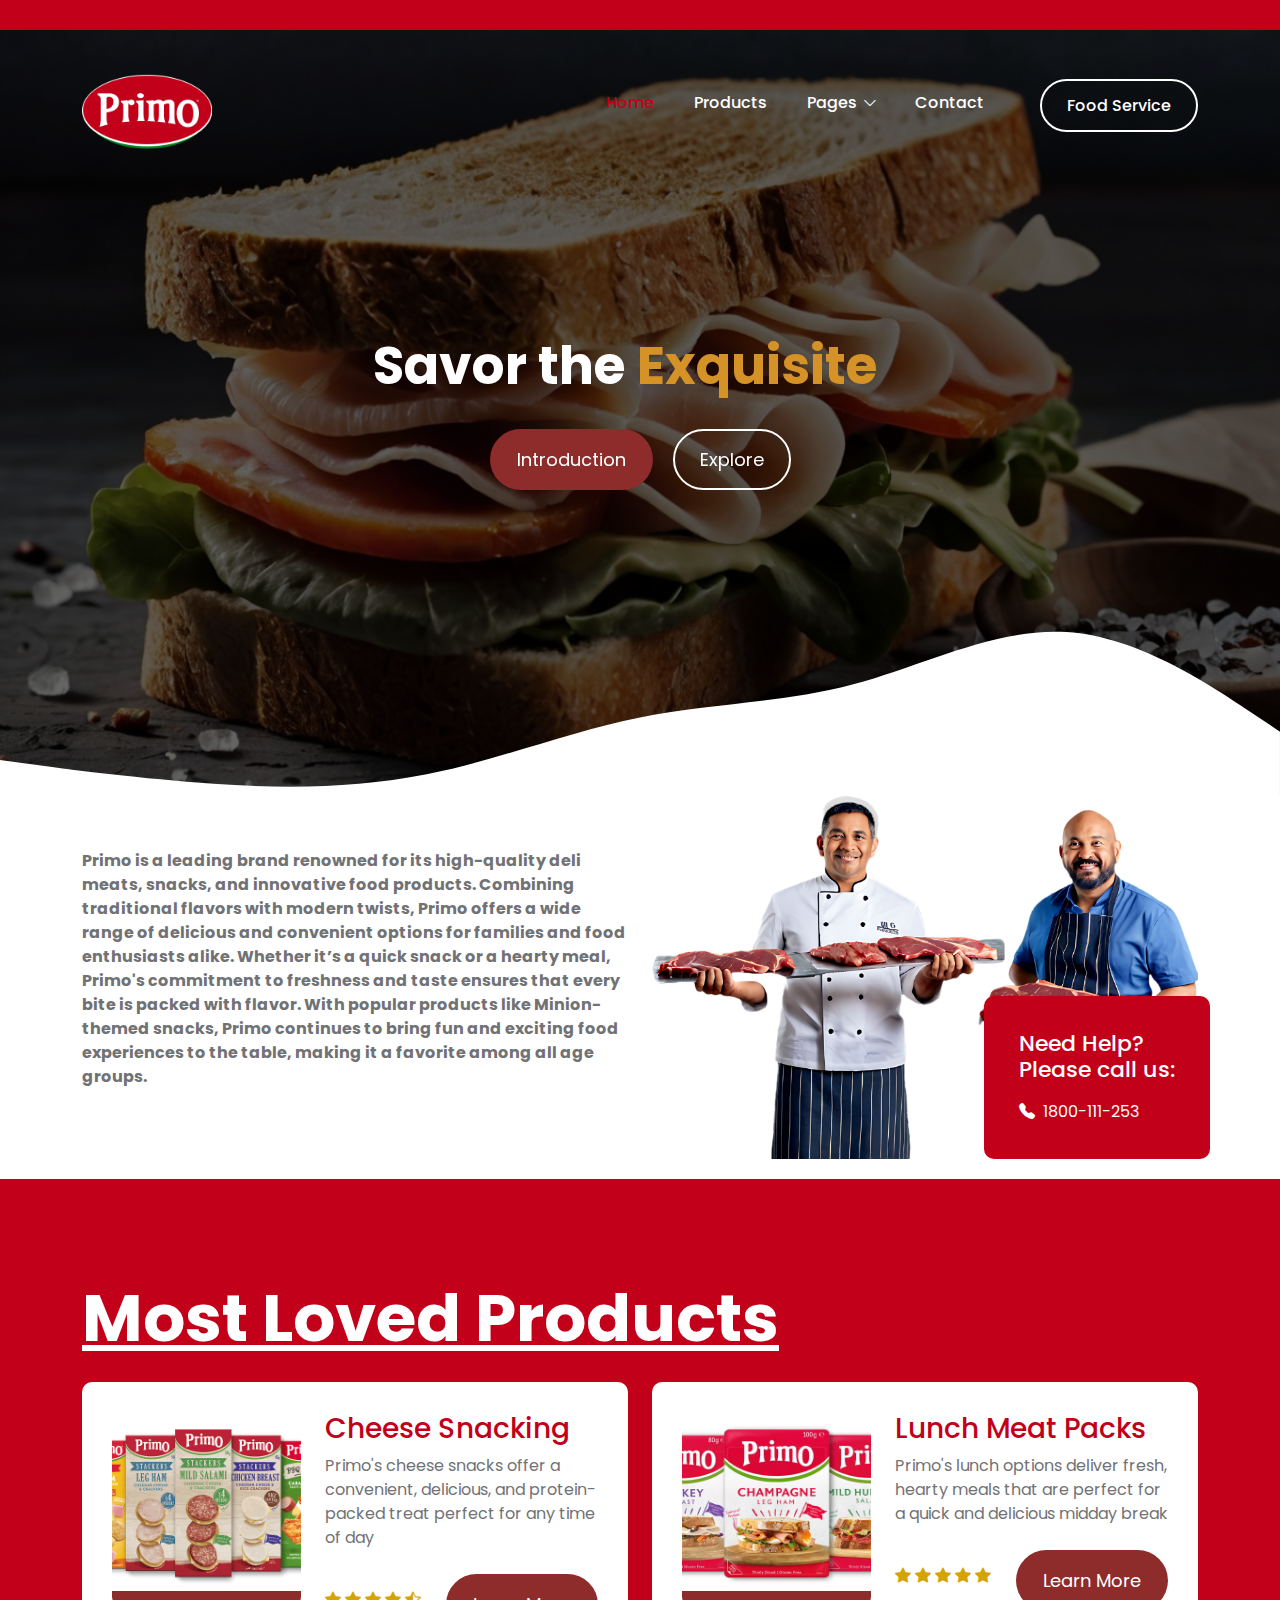
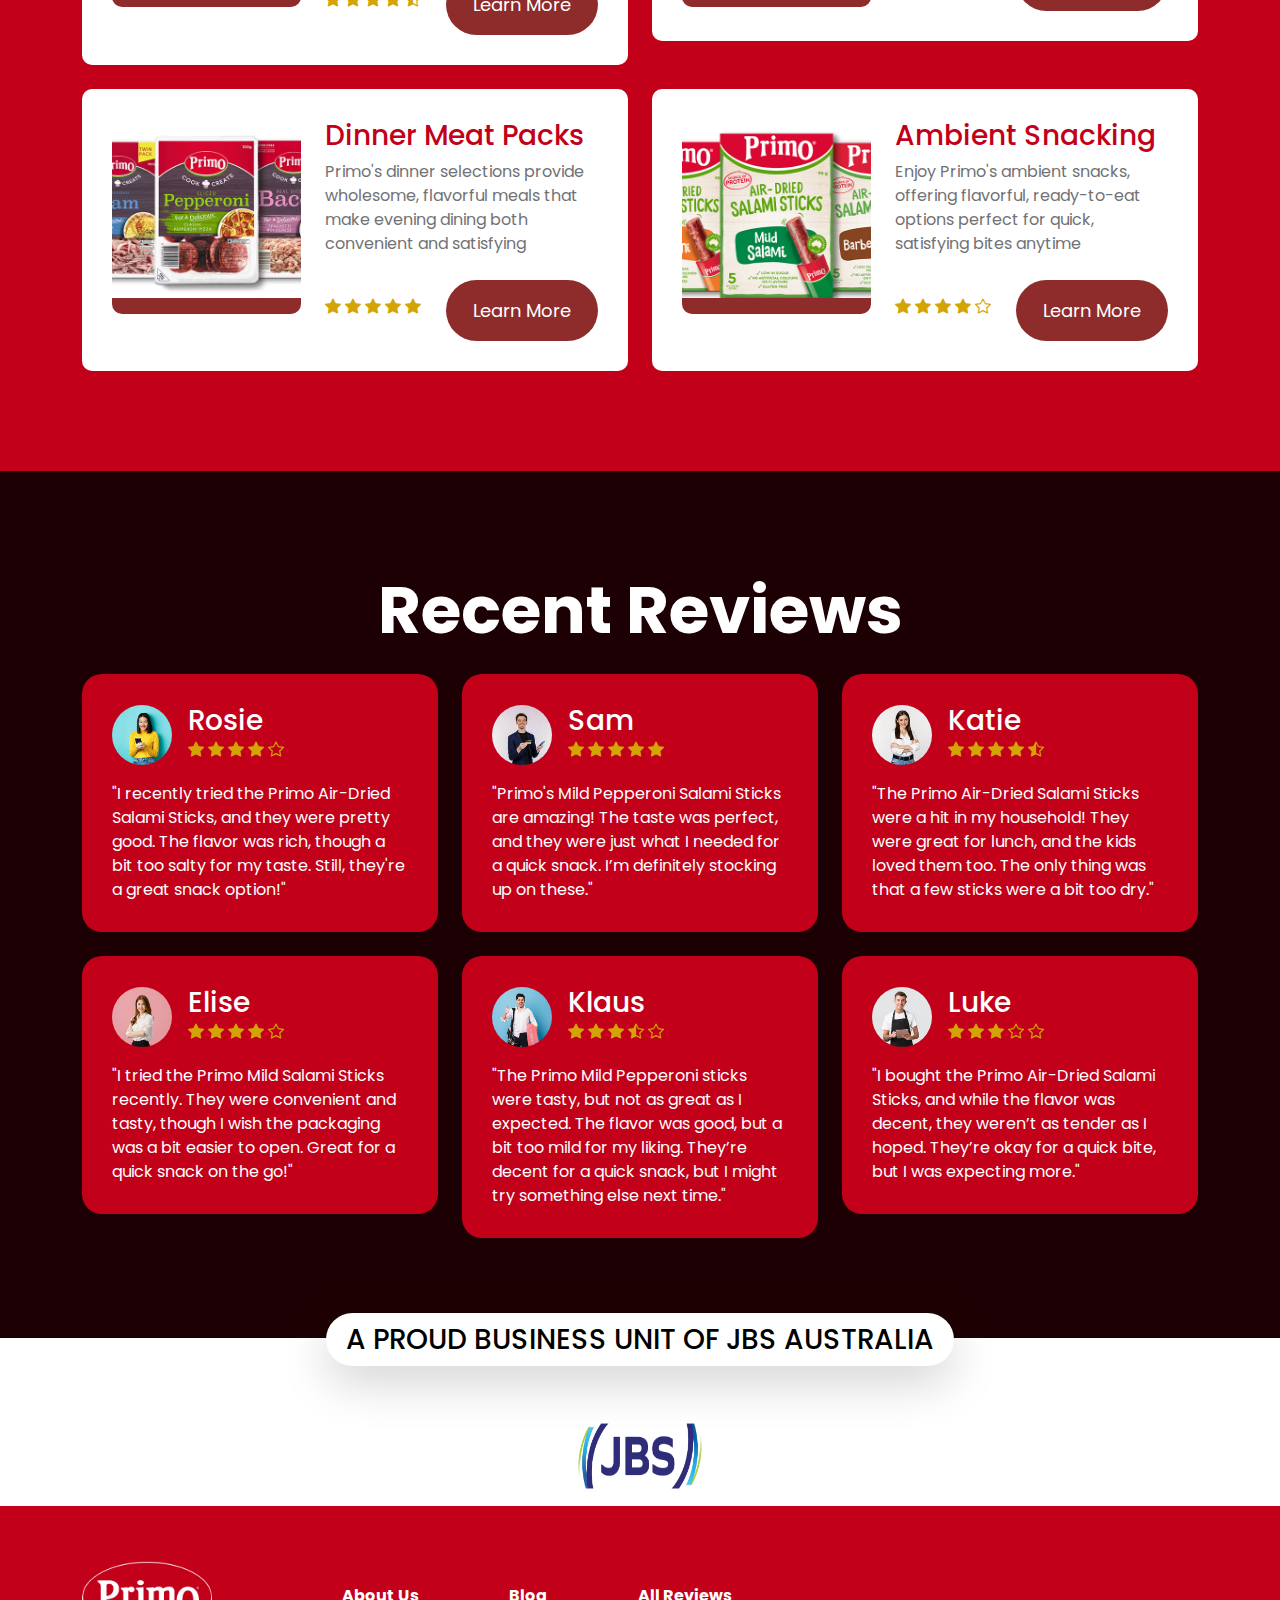
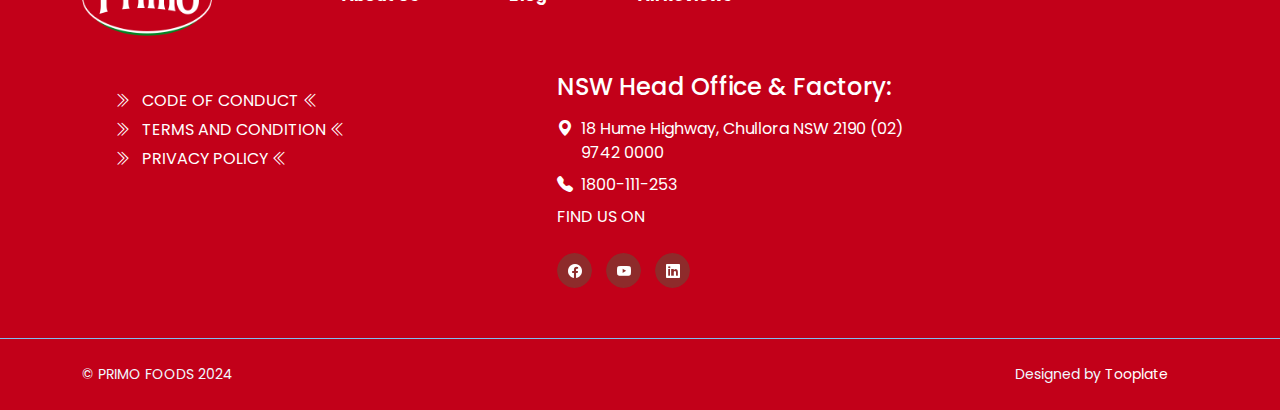
==== index.html @ 60168b34 "Add files via upload" ====
<!doctype html>
<html lang="en">
    <head>
        <meta charset="utf-8">
        <meta name="viewport" content="width=device-width, initial-scale=1">

        <meta name="description" content="">
        <meta name="author" content="">

        <title>Assignment 3 Primo.com remake </title>

        <!-- CSS FILES -->        
        <link rel="preconnect" href="https://fonts.googleapis.com">
        
        <link rel="preconnect" href="https://fonts.gstatic.com" crossorigin>
        
        <link href="https://fonts.googleapis.com/css2?family=Poppins:ital,wght@0,400;0,500;0,700;1,400&display=swap" rel="stylesheet">

        <link href="css/bootstrap.min.css" rel="stylesheet">

        <link href="css/bootstrap-icons.css" rel="stylesheet">

        <link href="css/tooplate-clean-work.css" rel="stylesheet">
        
        <link href="css/style.css" rel="stylesheet">
        

<!--


Tooplate 2132 Clean Work

https://www.tooplate.com/view/2132-clean-work

Free Bootstrap 5 HTML Template

remaked by: MOhammad Zaim Khan - 35222050
-->
        
    </head>
    
    <body>

        <header class="site-header">
            <div class="container">
                <div class="row">
                    
                    <div class="col-lg-12 col-12 d-flex flex-wrap">
                    
                        

                        <p class="site-header-icon-wrap text-white d-flex mb-0 ms-auto">
                            
                        </p>
                    </div>

                </div>
            </div>
        </header>

        <nav class="navbar navbar-expand-lg">
            <div class="container">
                <a class="navbar-brand" href="index.html">
                    <img src="images/PrimoLogo.png" class="logo img-fluid" alt="">

                    
                </a>

                <button class="navbar-toggler" type="button" data-bs-toggle="collapse" data-bs-target="#navbarNav" aria-controls="navbarNav" aria-expanded="false" aria-label="Toggle navigation">
                    <span class="navbar-toggler-icon"></span>
                </button>

                <div class="collapse navbar-collapse" id="navbarNav">
                    <ul class="navbar-nav ms-auto">
                        <li class="nav-item">
                            <a class="nav-link active" href="index.html">Home</a>
                        </li>

                        <li class="nav-item">
                            <a class="nav-link" href="product.html">Products</a>
                        </li>

                        <li class="nav-item dropdown">
                            <a class="nav-link dropdown-toggle" href="#section_5" id="navbarLightDropdownMenuLink" role="button" data-bs-toggle="dropdown" aria-expanded="false">Pages</a>

                            <ul class="dropdown-menu dropdown-menu-light" aria-labelledby="navbarLightDropdownMenuLink">
                                <li><a class="dropdown-item" href="#">Our Brand</a></li>

                                <li><a class="dropdown-item" href="#">Our People</a></li>

                                <li><a class="dropdown-item" href="#">Primo Export</a></li>
                            </ul>
                        </li>

                        <li class="nav-item">
                            <a class="nav-link" href="contact.html">Contact</a>
                        </li>

                        <li class="nav-item ms-3">
                            <a class="nav-link custom-btn custom-border-btn custom-btn-bg-white btn" href="">Food Service</a>
                        </li>
                    </ul>
                </div>
            </div>
        </nav>

        <main>

            <section class="hero-section hero-section-full-height d-flex justify-content-center align-items-center">
                <div class="section-overlay"></div>

                <div class="container">
                    <div class="row">

                        <div class="col-lg-7 col-12 text-center mx-auto">
                            <h1 class="cd-headline rotate-1 text-white mb-4 pb-2">
                                <span>Savor the</span>
                                <span class="cd-words-wrapper">
                                    <b class="is-visible">Exquisite</b>
                                    <b>Freshness</b>
                                    <b>Craftwork</b>
                                </span>
                            </h1>

                            <a class="custom-btn btn button button--atlas smoothscroll me-3" href="#intro-section">
                                <span>Introduction</span>

                                <div class="marquee" aria-hidden="true">
                                    <div class="marquee__inner">
                                        <span>Introduction</span>
                                        <span>Introduction</span>
                                        <span>Introduction</span>
                                        <span>Introduction</span>
                                    </div>
                                </div>
                            </a>

                            <a class="custom-btn custom-border-btn custom-btn-bg-white btn button button--pan smoothscroll" href="#services-section">
                                <span>Explore</span>
                            </a>
                        </div>

                    </div>
                </div>

                <svg xmlns="http://www.w3.org/2000/svg" viewBox="0 0 1440 320"><path fill="#ffffff" fill-opacity="1" d="M0,224L40,229.3C80,235,160,245,240,250.7C320,256,400,256,480,240C560,224,640,192,720,176C800,160,880,160,960,138.7C1040,117,1120,75,1200,80C1280,85,1360,139,1400,165.3L1440,192L1440,320L1400,320C1360,320,1280,320,1200,320C1120,320,1040,320,960,320C880,320,800,320,720,320C640,320,560,320,480,320C400,320,320,320,240,320C160,320,80,320,40,320L0,320Z"></path></svg>
            </section>


            <section class="intro-section" id="intro-section">
                <div class="container">
                    <div class="row justify-content-lg-center align-items-center">

                        <div class="col-lg-6 col-12">
                           

                    
                                <p> <strong>
                                Primo is a leading brand renowned for its high-quality deli meats, snacks, and innovative food products.
                                Combining traditional flavors with modern twists, Primo offers a wide range of delicious and convenient
                                options for families and food enthusiasts alike. Whether it’s a quick snack or a hearty meal, Primo's
                                commitment to freshness and taste ensures that every bite is packed with flavor. With popular products
                                like Minion-themed snacks, Primo continues to bring fun and exciting food experiences to the table, making
                                it a favorite among all age groups.
                                </strong> </p>
                        </div>

                        <div class="col-lg-6 col-12 custom-block-wrap">
                            <img src="images/filefinal.png" class="img-fluid">

                            <div class="custom-block d-flex flex-column">
                                <h6 class="text-white mb-3">Need Help? <br> Please call us:</h6>

                                <p class="d-flex mb-0">
                                    <i class="bi-telephone-fill custom-icon me-2"></i>

                                    <a href="tel: 110-220-9800">
                                        1800-111-253
                                    </a>
                                </p>
                            </div>
                        </div>

                    </div>
                </div>
            </section>
            

            <section class="services-section section-padding section-bg" id="services-section">                
                <div class="container">
                    <div class="row">

                        <div class="col-lg-12 col-12">
                            <h2 class="mb-4"><u>Most Loved Products</u></h2>
                        </div>

                        <div class="col-lg-6 col-12">
                            <div class="services-thumb">
                                <div class="row">
                                    <div class="col-lg-5 col-md-5 col-12">
                                        <div class="services-image-wrap">
                                            <a href="services-detail.html">
                                                <img src="images/product-range-cheese-snacking.png" class="services-image img-fluid" alt="">
                                                <img src="images/cheesenackers.jpg" class="services-image services-image-hover img-fluid" alt="">

                                                <div class="services-icon-wrap">
                                                    <div class="d-flex justify-content-between align-items-center">
                                                        <p class="text-white mb-0">
                                                            
                                                        </p>

                                                        <p class="text-white mb-0">
                                                    
                                                            
                                                        </p>
                                                    </div>                                                    
                                                </div>
                                            </a>
                                        </div>
                                    </div>

                                    <div class="col-lg-7 col-md-7 col-12 d-flex align-items-center">
                                        <div class="services-info mt-4 mt-lg-0 mt-md-0">
                                            <h4 class="services-title mb-1 mb-lg-2">
                                                <a class="services-title-link" href="services-detail.html">Cheese Snacking</a>
                                            </h4>

                                            <p>Primo's cheese snacks offer a convenient, delicious, and protein-packed treat perfect for any time of day</p>

                                            <div class="d-flex flex-wrap align-items-center">
                                                <div class="reviews-icons">
                                                    <i class="bi-star-fill"></i>
                                                    <i class="bi-star-fill"></i>
                                                    <i class="bi-star-fill"></i>
                                                    <i class="bi-star-fill"></i>
                                                    <i class="bi-star-half"></i>
                                                </div>

                                                <a href="services-detail.html" class="custom-btn btn button button--atlas mt-2 ms-auto">
                                                    <span>Learn More</span>

                                                    <div class="marquee" aria-hidden="true">
                                                        <div class="marquee__inner">
                                                            <span>Learn More</span>
                                                            <span>Learn More</span>
                                                            <span>Learn More</span>
                                                            <span>Learn More</span>
                                                        </div>
                                                    </div>
                                                </a>
                                            </div>
                                        </div>
                                    </div>
                                </div>
                            </div>
                        </div>

                        <div class="col-lg-6 col-12">
                            <div class="services-thumb">
                                <div class="row">
                                    <div class="col-lg-5 col-md-5 col-12">
                                        <div class="services-image-wrap">
                                            <a href="services-detail.html">
                                                <img src="images/product-range-lunch.png" class="services-image img-fluid" alt="">
                                                <img src="images/lunchies.jpg" class="services-image services-image-hover img-fluid" alt="">

                                                <div class="services-icon-wrap">
                                                    <div class="d-flex justify-content-between align-items-center">
                                                        <p class="text-white mb-0">
                                                            
                                                        </p>

                                                        <p class="text-white mb-0">
                                                           
                                                        </p>
                                                    </div>                                                    
                                                </div>
                                            </a>
                                        </div>
                                    </div>

                                    <div class="col-lg-7 col-md-7 col-12 d-flex align-items-center">
                                        <div class="services-info mt-4 mt-lg-0 mt-md-0">
                                            <h4 class="services-title mb-1 mb-lg-2">
                                                <a class="services-title-link" href="#">Lunch  Meat Packs</a>
                                            </h4>

                                            <p>Primo's lunch options deliver fresh, hearty meals that are perfect for a quick and delicious midday break</p>

                                            <div class="d-flex flex-wrap align-items-center">
                                                <div class="reviews-icons">
                                                    <i class="bi-star-fill"></i>
                                                    <i class="bi-star-fill"></i>
                                                    <i class="bi-star-fill"></i>
                                                    <i class="bi-star-fill"></i>
                                                    <i class="bi-star-fill"></i>
                                                </div>

                                                <a href="#" class="custom-btn btn button button--atlas mt-2 ms-auto">
                                                    <span>Learn More</span>

                                                    <div class="marquee" aria-hidden="true">
                                                        <div class="marquee__inner">
                                                            <span>Learn More</span>
                                                            <span>Learn More</span>
                                                            <span>Learn More</span>
                                                            <span>Learn More</span>
                                                        </div>
                                                    </div>
                                                </a>
                                            </div>
                                        </div>
                                    </div>
                                </div>
                            </div>
                        </div>

                        <div class="col-lg-6 col-12">
                            <div class="services-thumb mb-lg-0">
                                <div class="row">
                                    <div class="col-lg-5 col-md-5 col-12">
                                        <div class="services-image-wrap">
                                            <a href="services-detail.html">
                                                <img src="images/product-range-dinner.png" class="services-image img-fluid" alt="">
                                                <img src="images/dindin.jpg" class="services-image services-image-hover img-fluid" alt="">

                                                <div class="services-icon-wrap">
                                                    <div class="d-flex justify-content-between align-items-center">
                                                        <p class="text-white mb-0">
                                                
                                                        </p>

                                                        <p class="text-white mb-0">
                                                        
                                                        </p>
                                                    </div>                                                    
                                                </div>
                                            </a>
                                        </div>
                                    </div>

                                    <div class="col-lg-7 col-md-7 col-12 d-flex align-items-center">
                                        <div class="services-info mt-4 mt-lg-0 mt-md-0">
                                            <h4 class="services-title mb-1 mb-lg-2">
                                                <a class="services-title-link" href="#">Dinner Meat Packs</a>
                                            </h4>

                                            <p>Primo's dinner selections provide wholesome, flavorful meals that make evening dining both convenient and satisfying</p>

                                            <div class="d-flex flex-wrap align-items-center">
                                                <div class="reviews-icons">
                                                    <i class="bi-star-fill"></i>
                                                    <i class="bi-star-fill"></i>
                                                    <i class="bi-star-fill"></i>
                                                    <i class="bi-star-fill"></i>
                                                    <i class="bi-star-fill"></i>
                                                </div>

                                                <a href="#" class="custom-btn btn button button--atlas mt-2 ms-auto">
                                                    <span>Learn More</span>

                                                    <div class="marquee" aria-hidden="true">
                                                        <div class="marquee__inner">
                                                            <span>Learn More</span>
                                                            <span>Learn More</span>
                                                            <span>Learn More</span>
                                                            <span>Learn More</span>
                                                        </div>
                                                    </div>
                                                </a>
                                            </div>
                                        </div>
                                    </div>
                                </div>
                            </div>
                        </div>

                        <div class="col-lg-6 col-12">
                            <div class="services-thumb mb-lg-0">
                                <div class="row">
                                    <div class="col-lg-5 col-md-5 col-12">
                                        <div class="services-image-wrap">
                                            <a href="services-detail.html">
                                                <img src="images/product-range-snacks.png" class="services-image img-fluid" alt="">
                                                <img src="images/salami.jpg" class="services-image services-image-hover img-fluid" alt="">

                                                <div class="services-icon-wrap">
                                                    <div class="d-flex justify-content-between align-items-center">
                                                        <p class="text-white mb-0">

                                                        </p>

                                                        <p class="text-white mb-0">
                                                           
                                                        </p>
                                                    </div>                                                    
                                                </div>
                                            </a>
                                        </div>
                                    </div>

                                    <div class="col-lg-7 col-md-7 col-12 d-flex align-items-center">
                                        <div class="services-info mt-4 mt-lg-0 mt-md-0">
                                            <h4 class="services-title mb-1 mb-lg-2">
                                                <a class="services-title-link" href="#">Ambient Snacking</a>
                                            </h4>

                                            <p>Enjoy Primo's ambient snacks, offering flavorful, ready-to-eat options perfect for quick, satisfying bites anytime</p>

                                            <div class="d-flex flex-wrap align-items-center">
                                                <div class="reviews-icons">
                                                    <i class="bi-star-fill"></i>
                                                    <i class="bi-star-fill"></i>
                                                    <i class="bi-star-fill"></i>
                                                    <i class="bi-star-fill"></i>
                                                    <i class="bi-star"></i>
                                                </div>

                                                <a href="#" class="custom-btn btn button button--atlas mt-2 ms-auto">
                                                    <span>Learn More</span>

                                                    <div class="marquee" aria-hidden="true">
                                                        <div class="marquee__inner">
                                                            <span>Learn More</span>
                                                            <span>Learn More</span>
                                                            <span>Learn More</span>
                                                            <span>Learn More</span>
                                                        </div>
                                                    </div>
                                                </a>
                                            </div>
                                        </div>
                                    </div>
                                </div>
                            </div>
                        </div>

                    </div>
                </div>
            </section>


            <section class="testimonial-section section-padding section-bg">
                <div class="section-overlay"></div>

                <div class="container">
                    <div class="row">

                        <div class="col-lg-12 col-12 text-center">
                            <h2 class="text-white mb-4">Recent Reviews</h2>
                        </div>

                        <div class="col-lg-4 col-12">
                            <div class="featured-block">
                                <div class="d-flex align-items-center mb-3">
                                    <img src="images/avatar/happy-customer-01.jpg" class="avatar-image img-fluid">

                                    <div class="ms-3">
                                        <h4 class="mb-0">Rosie</h4>

                                        <div class="reviews-icons mb-1">
                                            <i class="bi-star-fill"></i>
                                            <i class="bi-star-fill"></i>
                                            <i class="bi-star-fill"></i>
                                            <i class="bi-star-fill"></i>
                                            <i class="bi-star"></i>
                                        </div>
                                    </div>
                                </div>

                                <p class="mb-0">"I recently tried the Primo Air-Dried Salami Sticks, and they were pretty good. The flavor was rich, though a bit too salty for my taste. Still, they're a great snack option!"</p>
                            </div>

                            <div class="featured-block mb-lg-0">
                                <div class="d-flex align-items-center mb-3">
                                    <img src="images/avatar/happy-customer-02.jpg" class="avatar-image img-fluid">

                                    <div class="ms-3">
                                        <h4 class="mb-0">Elise</h4>

                                        <div class="reviews-icons mb-1">
                                            <i class="bi-star-fill"></i>
                                            <i class="bi-star-fill"></i>
                                            <i class="bi-star-fill"></i>
                                            <i class="bi-star-fill"></i>
                                            <i class="bi-star"></i>
                                        </div>
                                    </div>
                                </div>

                                <p class="mb-0">"I tried the Primo Mild Salami Sticks recently. They were convenient and tasty, though I wish the packaging was a bit easier to open. Great for a quick snack on the go!"</p>
                            </div>
                        </div>

                        <div class="col-lg-4 col-12">
                            <div class="featured-block">
                                <div class="d-flex align-items-center mb-3">
                                    <img src="images/avatar/happy-customer-03.jpg" class="avatar-image img-fluid">

                                    <div class="ms-3">
                                        <h4 class="mb-0">Sam</h4>

                                        <div class="reviews-icons mb-1">
                                            <i class="bi-star-fill"></i>
                                            <i class="bi-star-fill"></i>
                                            <i class="bi-star-fill"></i>
                                            <i class="bi-star-fill"></i>
                                            <i class="bi-star-fill"></i>
                                        </div>
                                    </div>
                                </div>

                                <p class="mb-0">"Primo's Mild Pepperoni Salami Sticks are amazing! The taste was perfect, and they were just what I needed for a quick snack. I’m definitely stocking up on these."</p>
                            </div>

                            <div class="featured-block mb-lg-0">
                                <div class="d-flex align-items-center mb-3">
                                    <img src="images/avatar/happy-customer-04.jpg" class="avatar-image img-fluid">

                                    <div class="ms-3">
                                        <h4 class="mb-0">Klaus</h4>

                                        <div class="reviews-icons mb-1">
                                            <i class="bi-star-fill"></i>
                                            <i class="bi-star-fill"></i>
                                            <i class="bi-star-fill"></i>
                                            <i class="bi-star-half"></i>
                                            <i class="bi-star"></i>
                                        </div>
                                    </div>
                                </div>

                                <p class="mb-0">"The Primo Mild Pepperoni sticks were tasty, but not as great as I expected. The flavor was good, but a bit too mild for my liking. They’re decent for a quick snack, but I might try something else next time."</p>
                            </div>
                        </div>

                        <div class="col-lg-4 col-12">
                            <div class="featured-block">
                                <div class="d-flex align-items-center mb-3">
                                    <img src="images/avatar/happy-customer-05.jpg" class="avatar-image img-fluid">

                                    <div class="ms-3">
                                        <h4 class="mb-0">Katie</h4>

                                        <div class="reviews-icons mb-1">
                                            <i class="bi-star-fill"></i>
                                            <i class="bi-star-fill"></i>
                                            <i class="bi-star-fill"></i>
                                            <i class="bi-star-fill"></i>
                                            <i class="bi-star-half"></i>
                                        </div>
                                    </div>
                                </div>

                                <p class="mb-0">"The Primo Air-Dried Salami Sticks were a hit in my household! They were great for lunch, and the kids loved them too. The only thing was that a few sticks were a bit too dry."</p>
                            </div>

                            <div class="featured-block mb-lg-0">
                                <div class="d-flex align-items-center mb-3">
                                    <img src="images/avatar/happy-customer-06.jpg" class="avatar-image img-fluid">

                                    <div class="ms-3">
                                        <h4 class="mb-0">Luke</h4>

                                        <div class="reviews-icons mb-1">
                                            <i class="bi-star-fill"></i>
                                            <i class="bi-star-fill"></i>
                                            <i class="bi-star-fill"></i>
                                            <i class="bi-star"></i>
                                            <i class="bi-star"></i>
                                        </div>
                                    </div>
                                </div>

                                <p class="mb-0">"I bought the Primo Air-Dried Salami Sticks, and while the flavor was decent, they weren’t as tender as I hoped. They’re okay for a quick bite, but I was expecting more."</p>
                            </div>
                        </div>

                    </div>
                </div>
            </section>


            <section class="partners-section">
                <div class="container">
                    <div class="row justify-content-center align-items-center">

                        <div class="col-lg-12 col-12">
                            <h4 class="partners-section-title bg-white shadow-lg">A PROUD BUSINESS UNIT OF JBS AUSTRALIA</h4>
                        </div>

                        <div class="col-lg-2 col-md-4 col-6">
                            <img src="images/jbs-logo-blue.png" class="partners-image img-fluid">
                        </div>


                    </div>
                </div>
            </section>
        </main>


        <footer class="site-footer">
            <div class="container">
                <div class="row">

                    <div class="col-lg-12 col-12 d-flex align-items-center mb-4 pb-2">
                        <div>                                                                                                                                                                                      
                             <a class="navbar-brand" href="index.html">
                    <img src="images/PrimoLogo.png" class="logo img-fluid" alt="">
                </a>

                <button class="navbar-toggler" type="button" data-bs-toggle="collapse" data-bs-target="#navbarNav" aria-controls="navbarNav" aria-expanded="false" aria-label="Toggle navigation">
                  
                </button>
                        </div>

                        <ul class="footer-menu d-flex flex-wrap ms-5">
                            <li class="footer-menu-item"><a href="#" class="footer-menu-link"><b>About Us</b></a></li>

                            <li class="footer-menu-item"><a href="#" class="footer-menu-link"><b>Blog</b></a></li>

                            <li class="footer-menu-item"><a href="#" class="footer-menu-link"><b>All Reviews</b></a></li>

                
                        </ul>
                    </div>

                    <div class="col-lg-5 col-12 mb-4 mb-lg-0">
                        <h5 class="site-footer-title mb-3"></h5>

                        <ul class="footer-menu">
                            <li class="footer-menu-item">
                                <a href="#" class="footer-menu-link">
                                    <i class="bi-chevron-double-right footer-menu-link-icon me-2"></i>
                                    CODE OF CONDUCT
                                    <i class="bi-chevron-double-left footer-menu-link-icon me-2"></i>
                                </a>
                            </li>

                            <li class="footer-menu-item">
                                <a href="#" class="footer-menu-link">
                                    <i class="bi-chevron-double-right footer-menu-link-icon me-2"></i>
                                    TERMS AND CONDITION
                                    <i class="bi-chevron-double-left footer-menu-link-icon me-2"></i>
                                </a>
                            </li>

                            <li class="footer-menu-item">
                                <a href="#" class="footer-menu-link">
                                    <i class="bi-chevron-double-right footer-menu-link-icon me-2"></i>
                                    PRIVACY POLICY
                                    <i class="bi-chevron-double-left footer-menu-link-icon me-2"></i>
                                </a>
                            </li>

                            

                        </ul>
                    </div>

                    <div class="col-lg-4 col-md-6 col-12 mb-4 mb-lg-0 mb-md-0">
                        <h5 class="site-footer-title mb-3">NSW Head Office & Factory:</h5>

                        <p class="text-white d-flex mt-3 mb-2">
                            <i class="bi-geo-alt-fill me-2"></i>
                            18 Hume Highway, Chullora NSW 2190
                            (02) 9742 0000
                        </p>

                        <p class="text-white d-flex mb-2">
                            <i class="bi-telephone-fill me-2"></i>

                            <a href="tel: 110-220-9800" class="site-footer-link">
                                1800-111-253
                                
                            </a>
                        </p>

                        <p class="text-white d-flex">
                            
                            <a href="mailto:info@company.com" class="site-footer-link">
                                FIND US ON
                            </a>
                        </p>

                        <ul class="social-icon mt-4">
                            <li class="social-icon-item">
                                <a href="#" class="social-icon-link button button--skoll">
                                    <span></span>
                                    <span class="bi-facebook"></span>
                                </a>
                            </li>

                            <li class="social-icon-item">
                                <a href="#" class="social-icon-link button button--skoll">
                                    <span></span>
                                    <span class="bi-youtube"></span>
                                </a>
                            </li>

                            <li class="social-icon-item">
                                <a href="#" class="social-icon-link button button--skoll">
                                    <span></span>
                                    <span class="bi-linkedin"></span>
                                </a>
                            </li>
                        </ul>
                    </div>

                    <div class="col-lg-3 col-md-6 col-6 mt-3 mt-lg-0 mt-md-0">
                        <div class="featured-block">
                            

                         
                        </div>
                    </div>
                </div>
            </div>

            <div class="site-footer-bottom">
                <div class="container">
                    <div class="row">

                        <div class="col-lg-6 col-12">
                            <p class="copyright-text mb-0">© PRIMO FOODS 2024</p>
                        </div>
                        
                        <div class="col-lg-6 col-12 text-end">
                            <p class="copyright-text mb-0">
                            Designed by <a href="https://www.tooplate.com" target="_parent">Tooplate</a> </p>
                        </div>
                        
                    </div>
                </div>
            </div>
        </footer>
        
        <!-- JAVASCRIPT FILES -->
        <script src="js/jquery.min.js"></script>
        <script src="js/bootstrap.min.js"></script>
        <script src="js/jquery.backstretch.min.js"></script>
        <script src="js/counter.js"></script>
        <script src="js/countdown.js"></script>
        <script src="js/init.js"></script>
        <script src="js/modernizr.js"></script>
        <script src="js/animated-headline.js"></script>
        <script src="js/custom.js"></script>
        <script src="js/main.js"></script>
        

    </body>
</html>
---- css/tooplate-clean-work.css ----
/*

Tooplate 2132 Clean Work

https://www.tooplate.com/view/2132-clean-work

*/



/*---------------------------------------
  CUSTOM PROPERTIES ( VARIABLES )             
-----------------------------------------*/
:root {
  --white-color:                  #ffffff;
  --primary-color:                #c20019;
  --secondary-color:              #000000;
  --section-bg-color:             #f0f8ff;
  --custom-btn-bg-color:          #8e2b2b;
  --custom-btn-bg-hover-color:    #c20019;
  --dark-color:                   #000000;
  --p-color:                      #717275;
  --border-color:                 #e9eaeb;
  --link-hover-color:             #d59226;
  --star-color:                   #d4a407;

  --body-font-family:             'Poppins', sans-serif;

  --h1-font-size:                 52px;
  --h2-font-size:                 66px;
  --h3-font-size:                 32px;
  --h4-font-size:                 28px;
  --h5-font-size:                 24px;
  --h6-font-size:                 22px;
  --p-font-size:                  16px;
  --btn-font-size:                18px;
  --copyright-font-size:          14px;

  --border-radius-large:          100px;
  --border-radius-medium:         20px;
  --border-radius-small:          10px;

  --font-weight-normal:           400;
  --font-weight-medium:           500;
  --font-weight-bold:             700;
}

body {
  background-color: var(#c20019);
  font-family: var(--body-font-family); 
}


/*---------------------------------------
  TYPOGRAPHY               
-----------------------------------------*/

h3,
h4,
h5,
h6 {
  color: var(--dark-color);
}

h2{
  color: var(--white-color);
}

h1,
h2,
h3,
h4,
h5,
h6 {
  font-weight: var(--font-weight-medium);
}

h1 {
  font-size: var(--h1-font-size);
  font-weight: var(--font-weight-bold);
}

h2 {
  font-size: var(--h2-font-size);
  font-weight: var(--font-weight-bold);
}

h3 {
  font-size: var(--h3-font-size);
}

h4 {
  font-size: var(--h4-font-size);
}

h5 {
  font-size: var(--h5-font-size);
}

h6 {
  font-size: var(--h6-font-size);
}

p {
  color: var(--p-color);
  font-size: var(--p-font-size);
  font-weight: var(--font-weight-normal);
}

ul li {
  color: var(--p-color);
  font-size: var(--p-font-size);
  font-weight: var(--font-weight-normal);
}

a, 
button {
  touch-action: manipulation;
  transition: all 0.3s;
}

a {
  display: inline-block;
  color: var(--primary-color);
  text-decoration: none;
}

a:hover {
  color: #d59226;
}

b,
strong {
  font-weight: var(--font-weight-bold);
}

.page-404-title {
  color: var(--secondary-color);
  font-size: 10rem;
}


/*---------------------------------------
  SECTION               
-----------------------------------------*/
.section-padding {
  padding-top: 100px;
  padding-bottom: 100px;
}

.section-bg {
  background-color: var(--primary-color);
}

.section-overlay {
  background-color: var(--secondary-color);
  position: absolute;
  top: 0;
  left: 0;
  pointer-events: none;
  width: 100%;
  height: 100%;
  opacity: 0.6;
}

.testimonial-section .section-overlay {
  opacity: 0.85;
}

.section-overlay + .container {
  position: relative;
}


/*---------------------------------------
  ANIMATED HEADLINE               
-----------------------------------------*/
.cd-words-wrapper {
  display: inline-block;
  position: relative;
  text-align: left;
}

.cd-words-wrapper b {
  color: #d59226;
  display: inline-block;
  position: absolute;
  white-space: nowrap;
  left: 0;
  top: 0;
}

.cd-words-wrapper b.is-visible {
  position: relative;
}

.no-js .cd-words-wrapper b {
  opacity: 0;
}

.no-js .cd-words-wrapper b.is-visible {
  opacity: 1;
}

.cd-headline.rotate-1 .cd-words-wrapper {
  -webkit-perspective: 300px;
  -moz-perspective: 300px;
  perspective: 300px;
}

.cd-headline.rotate-1 b {
  opacity: 0;
  -webkit-transform-origin: 50% 100%;
  -moz-transform-origin: 50% 100%;
  -ms-transform-origin: 50% 100%;
  -o-transform-origin: 50% 100%;
  transform-origin: 50% 100%;
  -webkit-transform: rotateX(180deg);
  -moz-transform: rotateX(180deg);
  -ms-transform: rotateX(180deg);
  -o-transform: rotateX(180deg);
  transform: rotateX(180deg);
}

.cd-headline.rotate-1 b.is-visible {
  opacity: 1;
  -webkit-transform: rotateX(0deg);
  -moz-transform: rotateX(0deg);
  -ms-transform: rotateX(0deg);
  -o-transform: rotateX(0deg);
  transform: rotateX(0deg);
  -webkit-animation: cd-rotate-1-in 1.2s;
  -moz-animation: cd-rotate-1-in 1.2s;
  animation: cd-rotate-1-in 1.2s;
}

.cd-headline.rotate-1 b.is-hidden {
  -webkit-transform: rotateX(180deg);
  -moz-transform: rotateX(180deg);
  -ms-transform: rotateX(180deg);
  -o-transform: rotateX(180deg);
  transform: rotateX(180deg);
  -webkit-animation: cd-rotate-1-out 1.2s;
  -moz-animation: cd-rotate-1-out 1.2s;
  animation: cd-rotate-1-out 1.2s;
}

@-webkit-keyframes cd-rotate-1-in {
  0% {
    -webkit-transform: rotateX(180deg);
    opacity: 0;
  }
  35% {
    -webkit-transform: rotateX(120deg);
    opacity: 0;
  }
  65% {
    opacity: 0;
  }
  100% {
    -webkit-transform: rotateX(360deg);
    opacity: 1;
  }
}

@-moz-keyframes cd-rotate-1-in {
  0% {
    -moz-transform: rotateX(180deg);
    opacity: 0;
  }
  35% {
    -moz-transform: rotateX(120deg);
    opacity: 0;
  }
  65% {
    opacity: 0;
  }
  100% {
    -moz-transform: rotateX(360deg);
    opacity: 1;
  }
}

@keyframes cd-rotate-1-in {
  0% {
    -webkit-transform: rotateX(180deg);
    -moz-transform: rotateX(180deg);
    -ms-transform: rotateX(180deg);
    -o-transform: rotateX(180deg);
    transform: rotateX(180deg);
    opacity: 0;
  }
  35% {
    -webkit-transform: rotateX(120deg);
    -moz-transform: rotateX(120deg);
    -ms-transform: rotateX(120deg);
    -o-transform: rotateX(120deg);
    transform: rotateX(120deg);
    opacity: 0;
  }
  65% {
    opacity: 0;
  }
  100% {
    -webkit-transform: rotateX(360deg);
    -moz-transform: rotateX(360deg);
    -ms-transform: rotateX(360deg);
    -o-transform: rotateX(360deg);
    transform: rotateX(360deg);
    opacity: 1;
  }
}

@-webkit-keyframes cd-rotate-1-out {
  0% {
    -webkit-transform: rotateX(0deg);
    opacity: 1;
  }
  35% {
    -webkit-transform: rotateX(-40deg);
    opacity: 1;
  }
  65% {
    opacity: 0;
  }
  100% {
    -webkit-transform: rotateX(180deg);
    opacity: 0;
  }
}

@-moz-keyframes cd-rotate-1-out {
  0% {
    -moz-transform: rotateX(0deg);
    opacity: 1;
  }
  35% {
    -moz-transform: rotateX(-40deg);
    opacity: 1;
  }
  65% {
    opacity: 0;
  }
  100% {
    -moz-transform: rotateX(180deg);
    opacity: 0;
  }
}

@keyframes cd-rotate-1-out {
  0% {
    -webkit-transform: rotateX(0deg);
    -moz-transform: rotateX(0deg);
    -ms-transform: rotateX(0deg);
    -o-transform: rotateX(0deg);
    transform: rotateX(0deg);
    opacity: 1;
  }
  35% {
    -webkit-transform: rotateX(-40deg);
    -moz-transform: rotateX(-40deg);
    -ms-transform: rotateX(-40deg);
    -o-transform: rotateX(-40deg);
    transform: rotateX(-40deg);
    opacity: 1;
  }
  65% {
    opacity: 0;
  }
  100% {
    -webkit-transform: rotateX(180deg);
    -moz-transform: rotateX(180deg);
    -ms-transform: rotateX(180deg);
    -o-transform: rotateX(180deg);
    transform: rotateX(180deg);
    opacity: 0;
  }
}


/*---------------------------------------
  CUSTOM LINK               
-----------------------------------------*/
.link {
  cursor: pointer;
  position: relative;
  white-space: nowrap;
}

.link::before,
.link::after {
  position: absolute;
  width: 100%;
  height: 1px;
  background: currentColor;
  top: 100%;
  left: 0;
  pointer-events: none;
}

.link::before {
  content: '';
}

.link--herse::before {
  display: none;
}

.link__graphic {
  position: absolute;
  top: 0;
  left: 0;
  pointer-events: none;
  fill: none;
  stroke: var(--dark-color);
  stroke-width: 1px;
}

.link__graphic--stroke path {
  stroke-dasharray: 1;
  stroke-dashoffset: 1;
}

.link:hover .link__graphic--stroke path {
  stroke-dashoffset: 0;
}

.link__graphic--arc {
  top: 73%;
  left: -23%;
}

.link__graphic--arc path {
  transition: stroke-dashoffset 0.4s cubic-bezier(0.7, 0, 0.3, 1);
}

.link:hover .link__graphic--arc path {
  transition-timing-function: cubic-bezier(0.8, 1, 0.7, 1);
  transition-duration: 0.3s;
}

.button {
  display: inline-block;
  position: relative;
}

.button::before,
.button::after {
  position: absolute;
  top: 0;
  left: 0;
  width: 100%;
  height: 100%;
}

.button--atlas > span {
  display: inline-block;
}

.button--atlas:hover > span {
  opacity: 0;
}

.marquee {
  position: absolute;
  top: 0;
  left: 0;
  width: 100%;
  overflow: hidden;
  pointer-events: none;
}

.marquee__inner {
  width: fit-content;
  display: flex;
  position: relative;
  --offset: 1rem;
  --move-initial: calc(-25% + var(--offset));
  --move-final: calc(-50% + var(--offset));
  transform: translate3d(var(--move-initial), 0, 0);
  animation: marquee 1s linear infinite;
  animation-play-state: paused;
  opacity: 0;
}

.button--atlas:hover .marquee__inner {
  animation-play-state: running;
  opacity: 1;
  transition-duration: 0.4s;
}

.marquee span {
  text-align: center;
  white-space: nowrap;
  font-style: italic;
  padding: 15px;
}

@keyframes marquee {
  0% {
    transform: translate3d(var(--move-initial), 0, 0);
  }

  100% {
    transform: translate3d(var(--move-final), 0, 0);
  }
}

.button--pan {
  overflow: hidden;
}

.button--pan span {
  position: relative;
}

.button--pan::before {
  content: '';
  transition: transform 0.3s cubic-bezier(0.7, 0, 0.2, 1);
}

.button--pan:hover::before {
  background: transparent;
  transform: translate3d(0,-100%,0);
}


/*---------------------------------------
  CUSTOM BLOCK               
-----------------------------------------*/
.custom-block-wrap {
  position: relative;
}

.custom-block-wrap .custom-block {
  position: absolute;
  bottom: 0;
  right: 0;
}

.custom-block {
  background-color: var(--primary-color);
  border-radius: var(--border-radius-small);
  padding: 35px;
}

.custom-block .custom-icon,
.custom-block a {
  color: var(--white-color);
}


/*---------------------------------------
  CUSTOM ICON COLOR               
-----------------------------------------*/
.custom-icon {
  color: var(--secondary-color);
}

.bi-star-fill {
  color: var(--star-color);
}

.bi-star-half {
  color: var(--star-color);
}

.bi-star {
  color: var(--star-color);
}

/*---------------------------------------
  AVATAR IMAGE - TESTIMONIAL               
-----------------------------------------*/
.avatar-image {
  border-radius: var(--border-radius-large);
  width: 60px;
  height: 60px;
  object-fit: cover;
}


/*---------------------------------------
  CUSTOM BUTTON               
-----------------------------------------*/
.custom-btn {
  background: var(--custom-btn-bg-color);
  border: 2px solid transparent;
  border-radius: var(--border-radius-large);
  color: var(--white-color);
  font-size: var(--btn-font-size);
  font-weight: var(--font-weight-normal);
  line-height: normal;
  transition: all 0.3s;
  padding: 15px 25px;
}

.navbar-expand-lg .navbar-nav .nav-link.custom-btn {
  margin-top: 8px;
  margin-right: 0;
  padding: 12px 25px;
}

.custom-btn:hover {
  background: var(--custom-btn-bg-hover-color);
  font-weight: var(--font-weight-bold);
  color: white;
}


.custom-border-btn {
  background: transparent;
  border: 2px solid var(--custom-btn-bg-color);
  color: var(--custom-btn-bg-color);
}

.navbar-expand-lg .navbar-nav .nav-link.custom-btn:hover,
.custom-border-btn:hover {
  background: var(--custom-btn-bg-hover-color);
  border-color: transparent;
  color: var(--white-color);
}

.custom-btn-bg-white {
  border-color: var(--white-color);
  color: var(--white-color);
}


/*---------------------------------------
  NAVIGATION              
-----------------------------------------*/
.navbar {
  background: transparent;
  position: absolute;
  top: 49px;
  right: 0;
  left: 0;
  z-index: 9;
  padding-top: 20px;
  padding-bottom: 20px;
}

.navbar-brand,
.navbar-brand:hover {
  color: var(--white-color);
  font-size: var(--h6-font-size);
  font-weight: var(--font-weight-light);
}

.logo {
  
  width: 130px;
  height: 75px;

}

.navbar-expand-lg .navbar-nav .nav-link {
  margin: 20px;
  padding: 0;
}

.navbar-nav .nav-link {
  display: inline-block;
  color: var(--white-color);
  font-size: var(--p-font-size);
  font-weight: var(--font-weight-medium);
  position: relative;
  padding-top: 15px;
  padding-bottom: 15px;
}

.navbar-nav .nav-link.active, 
.navbar-nav .nav-link:hover {
  background: transparent;
  color: var(--primary-color);
}

.dropdown-menu {
  background: var(--white-color);
  box-shadow: 0 1rem 3rem rgba(0,0,0,.175);
  border: 0;
  display: inherit;
  opacity: 0;
  min-width: 9rem;
  margin-top: 20px;
  padding: 13px 0 10px 0;
  transition: all 0.3s;
  pointer-events: none;
}

.dropdown-menu::before {
  content: "";
  width: 0;
  height: 0;
  border-left: 20px solid transparent;
  border-right: 20px solid transparent;
  border-bottom: 15px solid var(--primary-color);
  position: absolute;
  top: -10px;
  left: 10px;
}

.dropdown-item {
  display: inline-block;
  color: var(--p-bg-color);
  font-size: var(--menu-font-size);
  font-weight: var(--font-weight-medium);
  position: relative;
  padding-top: 0;
  padding-bottom: 7px;
}

.dropdown-item.active, 
.dropdown-item:active,
.dropdown-item:focus, 
.dropdown-item:hover {
  background: transparent;
  color: var(--primary-color);
}

.dropdown-toggle::after {
  content: "\f282";
  display: inline-block;
  font-family: bootstrap-icons !important;
  font-size: var(--copyright-font-size);
  font-style: normal;
  font-weight: normal !important;
  font-variant: normal;
  text-transform: none;
  line-height: 1;
  vertical-align: -.125em;
  -webkit-font-smoothing: antialiased;
  -moz-osx-font-smoothing: grayscale;
  position: relative;
  left: 2px;
  border: 0;
}

@media screen and (min-width: 992px) {
  .dropdown:hover .dropdown-menu {
    opacity: 1;
    margin-top: 0;
    pointer-events: auto;
  }
}

.navbar-toggler {
  border: 0;
  padding: 0;
  cursor: pointer;
  margin: 0;
  width: 30px;
  height: 35px;
  outline: none;
}

.navbar-toggler:focus {
  outline: none;
  box-shadow: none;
}

.navbar-toggler[aria-expanded="true"] .navbar-toggler-icon {
  background: transparent;
}

.navbar-toggler[aria-expanded="true"] .navbar-toggler-icon:before,
.navbar-toggler[aria-expanded="true"] .navbar-toggler-icon:after {
  transition: top 300ms 50ms ease, -webkit-transform 300ms 350ms ease;
  transition: top 300ms 50ms ease, transform 300ms 350ms ease;
  transition: top 300ms 50ms ease, transform 300ms 350ms ease, -webkit-transform 300ms 350ms ease;
  top: 0;
}

.navbar-toggler[aria-expanded="true"] .navbar-toggler-icon:before {
  transform: rotate(45deg);
}

.navbar-toggler[aria-expanded="true"] .navbar-toggler-icon:after {
  transform: rotate(-45deg);
}

.navbar-toggler .navbar-toggler-icon {
  background: var(--dark-color);
  transition: background 10ms 300ms ease;
  display: block;
  width: 30px;
  height: 2px;
  position: relative;
}

.navbar-toggler .navbar-toggler-icon:before,
.navbar-toggler .navbar-toggler-icon:after {
  transition: top 300ms 350ms ease, -webkit-transform 300ms 50ms ease;
  transition: top 300ms 350ms ease, transform 300ms 50ms ease;
  transition: top 300ms 350ms ease, transform 300ms 50ms ease, -webkit-transform 300ms 50ms ease;
  position: absolute;
  right: 0;
  left: 0;
  background: var(--dark-color);
  width: 30px;
  height: 2px;
  content: '';
}

.navbar-toggler .navbar-toggler-icon::before {
  top: -8px;
}

.navbar-toggler .navbar-toggler-icon::after {
  top: 8px;
}


/*---------------------------------------
  SITE HEADER              
-----------------------------------------*/
.site-header {
  background: var(--primary-color);
  position: relative;
  z-index: 22;
  padding-top: 15px;
  padding-bottom: 15px;
}

.site-header p,
.site-header p a,
.site-header .social-icon-link {
  color: var(--white-color);
  font-size: var(--copyright-font-size);
}

.site-header .social-icon {
  text-align: right;
}

.site-header .social-icon-link {
  background: transparent;
  width: inherit;
  height: inherit;
  line-height: inherit;
  margin-right: 15px;
}

.site-header-icon {
  display: inline-block;
}


/*---------------------------------------
  HERO        
-----------------------------------------*/
.hero-section {
  position: relative;
  overflow: hidden;
  padding-top: 100px;
  padding-bottom: 100px;
  min-height: 680px;
}

.hero-section .container {
  position: relative;
  z-index: 2;
}

.hero-section svg {
  position: absolute;
  bottom: -50px;
  right: 0;
  left: 0;
  pointer-events: none;
}

@media screen and (min-width: 991px) {
  .hero-section-full-height {
    height: 85vh;
  }
}


/*---------------------------------------
  INTRO        
-----------------------------------------*/
.intro-section {
  padding-bottom: 20px;
}


/*---------------------------------------
  BANNER        
-----------------------------------------*/
.banner-section {
  background-image: url('../images/BANNER.jpg');
  background-repeat: no-repeat;
  background-position: center;
  background-size: cover;
  position: relative;
  overflow: hidden;
  min-height: 340px;
  padding-top: 100px;
  padding-bottom: 50px;
}

.banner-section .breadcrumb {
  margin-bottom: 0;
}

.breadcrumb-item+.breadcrumb-item::before,
.breadcrumb-item.active {
  color: var(--white-color);
}


/*---------------------------------------
  COUNTDOWN              
-----------------------------------------*/
.countdown-section {
  position: relative;
}

.countdown-section-title {
  position: absolute;
  top: 0;
  right: 0;
  bottom: 0;
}

.countdown {
  text-align: center;
  padding-left: 0;
}

.countdown-item {
  list-style: none;
  flex: 0 0 13%;
  margin: 15px;
}

.countdown-text {
  background: var(--section-bg-color);
  border-radius: 6px;
  color: var(--secondary-color);
  font-size: var(--p-font-size);
  position: relative;
  padding: 4px 8px;
}

.countdown-text::before {
  content: "";
  display: block;
  margin: auto;
  width: 0;
  height: 0;
  border-bottom: 5px solid var(--section-bg-color);
  border-right: 5px solid transparent;
  border-left: 5px solid transparent;
  position: absolute;
  top: -5px;
  right: 0;
  left: 0;
}


/*---------------------------------------
  FEATURED              
-----------------------------------------*/
.featured-image {
  border-radius: var(--border-radius-medium);
}

.featured-block {
  padding: 20px;
}


/*---------------------------------------
  ABOUT              
-----------------------------------------*/
.about-image,
.gallery-image {
  border-radius: var(--border-radius-medium);
}

.team-info {
  background: var(--white-color);
  border-radius: var(--border-radius-medium);
  position: relative;
  padding: 30px;
}

.team-info p {
  margin-bottom: 0;
}

.team-info::before {
  content: "";
  display: block;
  margin: auto;
  width: 0;
  height: 0;
  border-right: 20px solid var(--white-color);
  border-top: 20px solid transparent;
  border-bottom: 20px solid transparent;
  position: absolute;
  left: -20px;
  top: 0;
  bottom: 0;
}

.gallery-image {
  transition: all 0.3s;
}

.gallery-image:hover {
  transform: scale(1.02);
}


/*---------------------------------------
  SERVICES              
-----------------------------------------*/
.services-thumb {
  background-color: var(--white-color);
  border-radius: var(--border-radius-small);
  position: relative;
  overflow: hidden;
  margin-bottom: 24px;
  padding: 30px;
}

.services-thumb.section-bg {
  background: var(--section-bg-color);
}

.services-detail-section .services-image {
  aspect-ratio: 1;
}

.services-image-wrap {
  border-radius: var(--border-radius-small);
  position: relative;
  overflow: hidden;
}

.services-image-wrap:hover .services-image-hover {
  opacity: 1;
}

.services-title-link {
  display: block;
}

.services-image,
.team-image {
  border-radius: var(--border-radius-small);
  display: block;
  aspect-ratio: 1;
  object-fit: cover;
  transition: all 0.5s;
}

.services-image-hover {
  position: absolute;
  top: 0;
  right: 0;
  bottom: 0;
  left: 0;
  opacity: 0;
}

.services-icon-wrap {
  background: var(--custom-btn-bg-color);
  color: var(--white-color);
  font-size: var(--h3-font-size);
  position: absolute;
  bottom: 0;
  right: 0;
  left: 0;
  transition: opacity 0.5s;
  padding: 8px 12px;
}

.services-icon-wrap .button--skoll {
  width: 100%;
  height: 100%;
}


/*---------------------------------------
  TESTIMONIAL              
-----------------------------------------*/
.testimonial-section {
  background-image: url('../images/coffe-shop-with-wooden-walls-unfocused.jpg');
  background-repeat: no-repeat;
  background-position: center;
  background-size: cover;
  position: relative;
}

.testimonial-section .featured-block {
  background-color: var(--primary-color);
  border-radius: var(--border-radius-medium);
  margin-bottom: 24px;
  padding: 30px;
}

.testimonial-section .featured-block h4,
.testimonial-section .featured-block p {
  color: var(--white-color);
}



/*---------------------------------------
  PARTNERS              
-----------------------------------------*/
.partners-section {
  text-align: center;
  padding-top: 25px;
  padding-bottom: -50px;
}

.partners-section-title {
  border-radius: var(--border-radius-large);
  display: inline-block;
  position: relative;
  bottom: 50px;
  margin-bottom: -100px;
  padding: 10px 20px;
}

.partners-image {
  display: block;
  width: 150px;
  height:100px;
  margin: auto;
  transition: all 0.3s;
}

.partners-image:hover {
  transform: scale(1.30);
}


/*---------------------------------------
  COUNTER NUMBERS              
-----------------------------------------*/
.counter-thumb {
  margin: 20px;
  margin-top: 0;
}

.counter-number {
  color: var(--secondary-color);
  display: block;
}

.counter-number,
.counter-number-text {
  color: var(--secondary-color);
  font-size: var(--h1-font-size);
  font-weight: var(--font-weight-bold);
  line-height: normal;
}


/*---------------------------------------
  CONTACT               
-----------------------------------------*/
.contact-section {
  background: var(--white-color);
}

.contact-form {
  background: var(--section-bg-color);
  border-radius: var(--border-radius-small);
  padding: 40px;
}

.contact-info {
  background: var(--white-color);
  border-radius: var(--border-radius-medium);
  display: inline-block;
  margin-top: 20px;
  padding: 40px;
}

.team-info a,
.contact-info h5,
.contact-info h5 a {
  color: var(--p-color);
}

.team-info a:hover,
.contact-info h5 a:hover {
  color: var(--link-hover-color);
}


/*---------------------------------------
  CUSTOM FORM               
-----------------------------------------*/
.custom-form .form-control,
.input-group-file {
  color: var(--p-color);
  margin-bottom: 24px;
  padding-top: 13px;
  padding-bottom: 13px;
  outline: none;
}

.custom-form .form-control:hover,
.custom-form .form-control:focus {
  border-color: var(--secondary-color);
}

.custom-form label {
  margin-bottom: 10px;
}

.custom-form .form-check-group {
  margin-bottom: 20px;
}

.donate-form .form-check-group-donation-frequency {
  padding-right: 0;
}

.form-check-group-donation-frequency + .form-check-group-donation-frequency {
  padding-right: 12px;
  padding-left: 0;
}

.form-check-group-donation-frequency .form-check-label {
  font-weight: var(--font-weight-medium);
}

#DonationFrequencyOne {
  border-top-right-radius: 0;
  border-bottom-right-radius: 0;
}

#DonationFrequencyMonthly {
  border-top-left-radius: 0;
  border-bottom-left-radius: 0;
}

.custom-form .form-check-radio {
  position: relative;
  height: 100%;
  padding-left: 0;
}

.custom-form .input-group-text {
  background: var(--secondary-color);
  border: 0;
  color: var(--white-color);
}

.custom-form .form-check-radio .form-check-label {
  position: absolute;
  top: 50%;
  left: 50%;
  transform: translate(-50%, -50%);
  text-align: center;
}

.form-check-radio .form-check-input[type=radio] {
  background-color: var(--section-bg-color);
  border-radius: .25rem;
  border: 0;
  box-shadow: none;
  outline: none;
  width: 100%;
  margin-top: 0;
  margin-left: 0;
  padding: 25px 50px;
  transition: all 0.3s;
}

.form-check-radio .form-check-input:checked[type=radio] {
  background-image: none;
}

.form-check-radio .form-check-input:checked[type=radio] + .form-check-label,
.form-check-radio .form-check-input:hover + .form-check-label,
.form-check-radio .form-check-input:checked + .form-check-label {
  color: var(--white-color);
}

.form-check-radio .form-check-input:hover,
.form-check-radio .form-check-input:checked {
  background-color: var(--secondary-color);
  border-color: var(--white-color);
}

.input-group-file {
  border-radius: .25rem;
  padding: 13px .75rem;
}

.input-group-file input[type=file] {
  width: 0.1px;
  height: 0.1px;
  opacity: 0;
  overflow: hidden;
  position: absolute;
  z-index: -1;
  padding: 0;
}

.input-group-file .input-group-text {
  background: transparent;
  color: inherit;
  margin-bottom: 0;
  padding: 0;
}

.custom-form button[type="submit"] {
  background: var(--custom-btn-bg-color);
  border: none;
  border-radius: var(--border-radius-large);
  color: var(--white-color);
  font-size: var(--p-font-size);
  font-weight: var(--font-weight-medium);
  transition: all 0.3s;
  margin-bottom: 0;
}

.custom-form button[type="submit"]:hover,
.custom-form button[type="submit"]:focus {
  background: var(--custom-btn-bg-hover-color);
  border-color: transparent;
}

.consulting-form {
  background: var(--white-color);
  border-radius: var(--border-radius-medium);
  position: relative;
  overflow: hidden;
  padding: 45px;
}

.consulting-form-header .form-icon {
  font-size: var(--h2-font-size);
  color: var(--white-color);
}


/*---------------------------------------
  SITE FOOTER              
-----------------------------------------*/
.site-footer {
  background-color: var(--primary-color);
  padding-top: 50px;
}

.site-footer-bottom {
  border-top: 1px solid #7fbcf0;
  position: relative;
  z-index: 2;
  margin-top: 50px;
  padding-top: 25px;
  padding-bottom: 25px;
}

.site-footer .logo {
  background-color: var(---color);
  border-radius: var(--border-radius-large);
  width: 130px;
  height: 75px;
  
  
}

.site-footer-title,
.site-footer-link {
  color: var(--white-color);
}

.copyright-text {
  color: var(--section-bg-color);
  font-size: var(--copyright-font-size);
  margin-right: 30px;
}

.site-footer .custom-btn {
  font-size: var(--copyright-font-size);
}

.site-footer .custom-btn:hover {
  background: var(--primary-color);
}

.site-footer-bottom a {
	color: var(--white-color);
}

.site-footer-bottom a:hover {
	color: var(--link-hover-color);
}


/*---------------------------------------
  FOOTER MENU               
-----------------------------------------*/
.footer-menu {
  column-count: 1;
  margin: 0;
  padding: 10;
}

.footer-menu-item {
  list-style: none;
  display: block;
}

.footer-menu-link {
  font-size: var(--p-font-size);
  color: var(--white-color);
  display: inline-block;
  vertical-align: middle;
  margin-right: 90px;
  margin-bottom: 5px;
}


/*---------------------------------------
  SOCIAL ICON               
-----------------------------------------*/
.social-icon {
  margin: 0;
  padding: 0;
}

.social-icon-item {
  list-style: none;
  display: inline-block;
  vertical-align: top;
    
}

.social-icon-link {
  background: #c20019;
  border-radius: var(--border-radius-large);
  color: var(--white-color);
  font-size: var(--copyright-font-size);
  display: block;
  margin-right: 10px;
  text-align: center;
  width: 35px;
  height: 35px;
  line-height: 36px;
}

.social-icon-link:hover {
  background: var(--star-color);
  color: var(--white-color);
}

.button--skoll {
  overflow: hidden;
  border-radius: 50%;
  color: var(--white-color);
  width: 35px;
  height: 35px;
}

.button--skoll span {
  display: block;
  position: relative;
}

.button--skoll > span {
  overflow: hidden;
}

.button--skoll:hover > span > span {
  animation: MoveUpInitial 0.2s forwards, MoveUpEnd 0.2s forwards 0.2s;
}

.button--skoll::before {
  content: '';
  background: var(--custom-btn-bg-color);
  width: 100%;
  height: 0;
  padding-bottom: 100%;
  border-radius: 50%;
  transform: translate3d(0,0,0);
  transition: transform 0.3s;
  transition-timing-function: cubic-bezier(0.7, 0, 0.2, 1);
}

.button--skoll:hover::before {
  transform: translate3d(0,100%,0);
}


/*---------------------------------------
  RESPONSIVE STYLES               
-----------------------------------------*/
@media screen and (min-width: 1600px) {
  .intro-section {
    padding-top: 0;
  }
}

@media screen and (max-width: 991px) {
  h1 {
    font-size: 42px;
  }

  h2 {
    font-size: 36px;
  }

  h3 {
    font-size: 32px;
  }

  h4 {
    font-size: 28px;
  }

  h5 {
    font-size: 20px;
  }

  h6 {
    font-size: 18px;
  }

  .section-padding {
    padding-top: 50px;
    padding-bottom: 50px;
  }

  .team-section {
    padding-bottom: 80px;
  }

  .navbar {
    background-color: var(--white-color);
    padding-top: 5px;
    padding-bottom: 5px;
  }

  .navbar-brand,
  .navbar-brand:hover {
    color: var(--primary-color);
  }

  .navbar-nav .nav-link {
    color: var(--p-color);
  }

  .navbar-expand-lg .navbar-nav {
    padding-bottom: 30px;
  }

  .navbar-expand-lg .navbar-nav .nav-link {
    margin: 8px 20px;
  }

  .navbar-expand-lg .navbar-nav .nav-link.custom-btn {
    background-color: var(--custom-btn-bg-color);
    color: var(--white-color);
    margin-left: 0;
  }

  .navbar-nav .dropdown-menu {
    position: relative;
    left: 20px;
    opacity: 1;
    pointer-events: auto;
    max-width: 100px;
    margin-top: 10px;
    margin-bottom: 15px;
  }

  .custom-block-wrap .custom-block {
    right: 12px;
  }

  .site-footer {
    padding-top: 50px;
  }

  .copyright-text-wrap {
    justify-content: center;
  }

  .site-footer-bottom {
    text-align: center;
    margin-top: 50px;
  }

  .site-footer-bottom .footer-menu {
    margin-top: 10px;
    margin-bottom: 10px;
  }
}

@media screen and (max-width: 767px) {

  .custom-btn {
    font-size: 14px;
    padding: 10px 20px;
  }

  .hero-section svg {
    bottom: 0;
  }

  .team-info::before {
    border-top: 0;
    border-bottom: 20px solid var(--white-color);
    border-left: 20px solid transparent;
    border-right: 20px solid transparent;
    top: -20px;
    bottom: auto;
    right: 0;
    left: 0;
  }
}

@media screen and (max-width: 480px) {
  h1 {
    font-size: 40px;
  }

  h2 {
    font-size: 28px;
  }

  h3 {
    font-size: 26px;
  }

  h4 {
    font-size: 22px;
  }

  h5 {
    font-size: 20px;
  }
}
---- css/style.css ----
.page-content {
  max-width: 700px;
  font-family: "Roboto", sans-serif;
  margin: 0 auto;
}

.page-content p {
  line-height: 2;
}

.popup-overlay {
  background: rgba(0, 0, 0, 0.83);
  position: fixed;
  left: 0;
  top: 0;
  height: 100vh;
  width: 100%;
  opacity: 0;
  transition: all 700ms ease;
}

.popup-overlay.active {
  opacity: 1;
}

.popup-container {
  position: fixed;
  left: 50%;
  top: 50%;
  transform: translate(-50%, calc(-50% + 50px));
  font-family: "Raleway", sans-serif;
  color: #fff;
  padding: 12px 0;
  box-shadow: 0 6px 55px -10px rgba(0, 0, 0, 0.7);
  background-color: rgb(0, 0, 0);
  background-size: cover;

  opacity: 0;
  pointer-events: none;
  transition: all 700ms ease;
}

.popup-overlay.active .popup-container {
  transform: translate(-50%, -50%);
  opacity: 1;
  pointer-events: auto;
}

.popup-overlay.active .left .bg-1,
.popup-overlay.active .left .bg-2 {
  transform: translateX(0);
}

.popup-container,
.popup-container * {
  box-sizing: border-box;
}

.popup-container .left img {
  position: absolute;
  bottom: 0;
}

.popup-container .left .bg-1 {
  left: 80px;
  transform: translateX(-20px);
  transition: all 1700ms ease;
}

.popup-container .left .bg-2 {
  left: 64px;
  transform: translateX(-20px);
  transition: all 1700ms ease;
  transition-delay: 600ms;
}

.popup-container .right {
  width: 540px;
  padding: 0 px;
  padding-left: 250px;
}

.popup-container .skip-button {
  position: absolute;
  top: 4px;
  right: 4px;
  background: #000;
  padding: 2px 6px;
  font-size: 14px;
  cursor: pointer;
}

.popup-container p.logo {
  font-size: 13px;
  color: #fcfcfc;
  text-transform: uppercase;
  margin-bottom: 4px;
}

.popup-container h2.popup-heading {
  font-size: 30px;
  text-transform: uppercase;
  margin: 0;
}

.popup-container p.description {
  font-size: 15px;
  font-weight: bold;
  line-height: 1.8;
}

.popup-container .visit-button {
  background: #fff;
  text-decoration: none;
  font-size: 15px;
  font-weight: bold;
  color: #000;
  padding: 8px 24px;
  margin-top: 8px;
  display: inline-block;
}

.popup-container .hero-image-small {
  display: none;
}

@media (max-width: 560px) {
  .popup-container .left .bg-1,
  .popup-container .left .bg-2,
  .popup-container .left .hero-image {
    display: none;
  }

  .popup-container .right {
    padding: 16px;
    width: 300px;
    padding-top: 4px;
  }

  .popup-container .left .hero-image-small {
    display: block;
    width: 100%;
  }

  .popup-container .left .hero-image-small {
    position: relative;
  }

  .popup-container {
    padding: 0;
  }
}
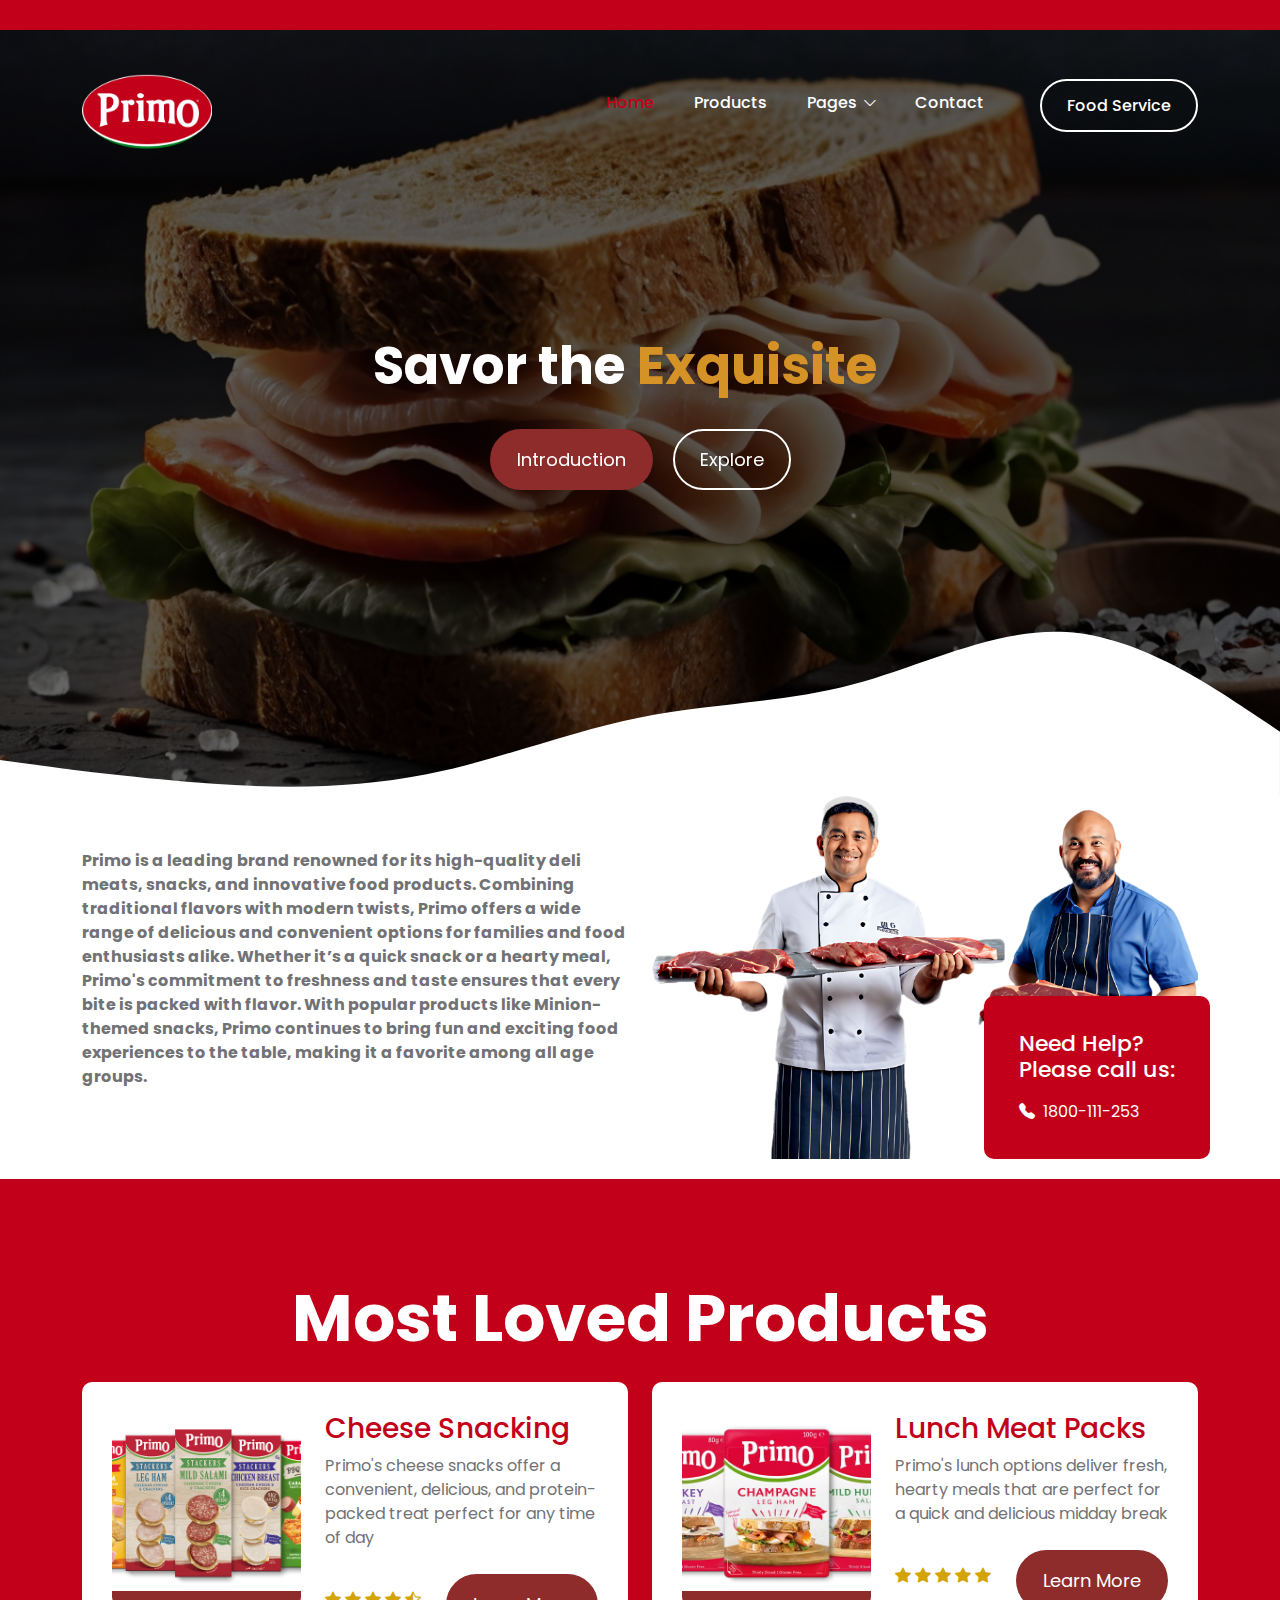
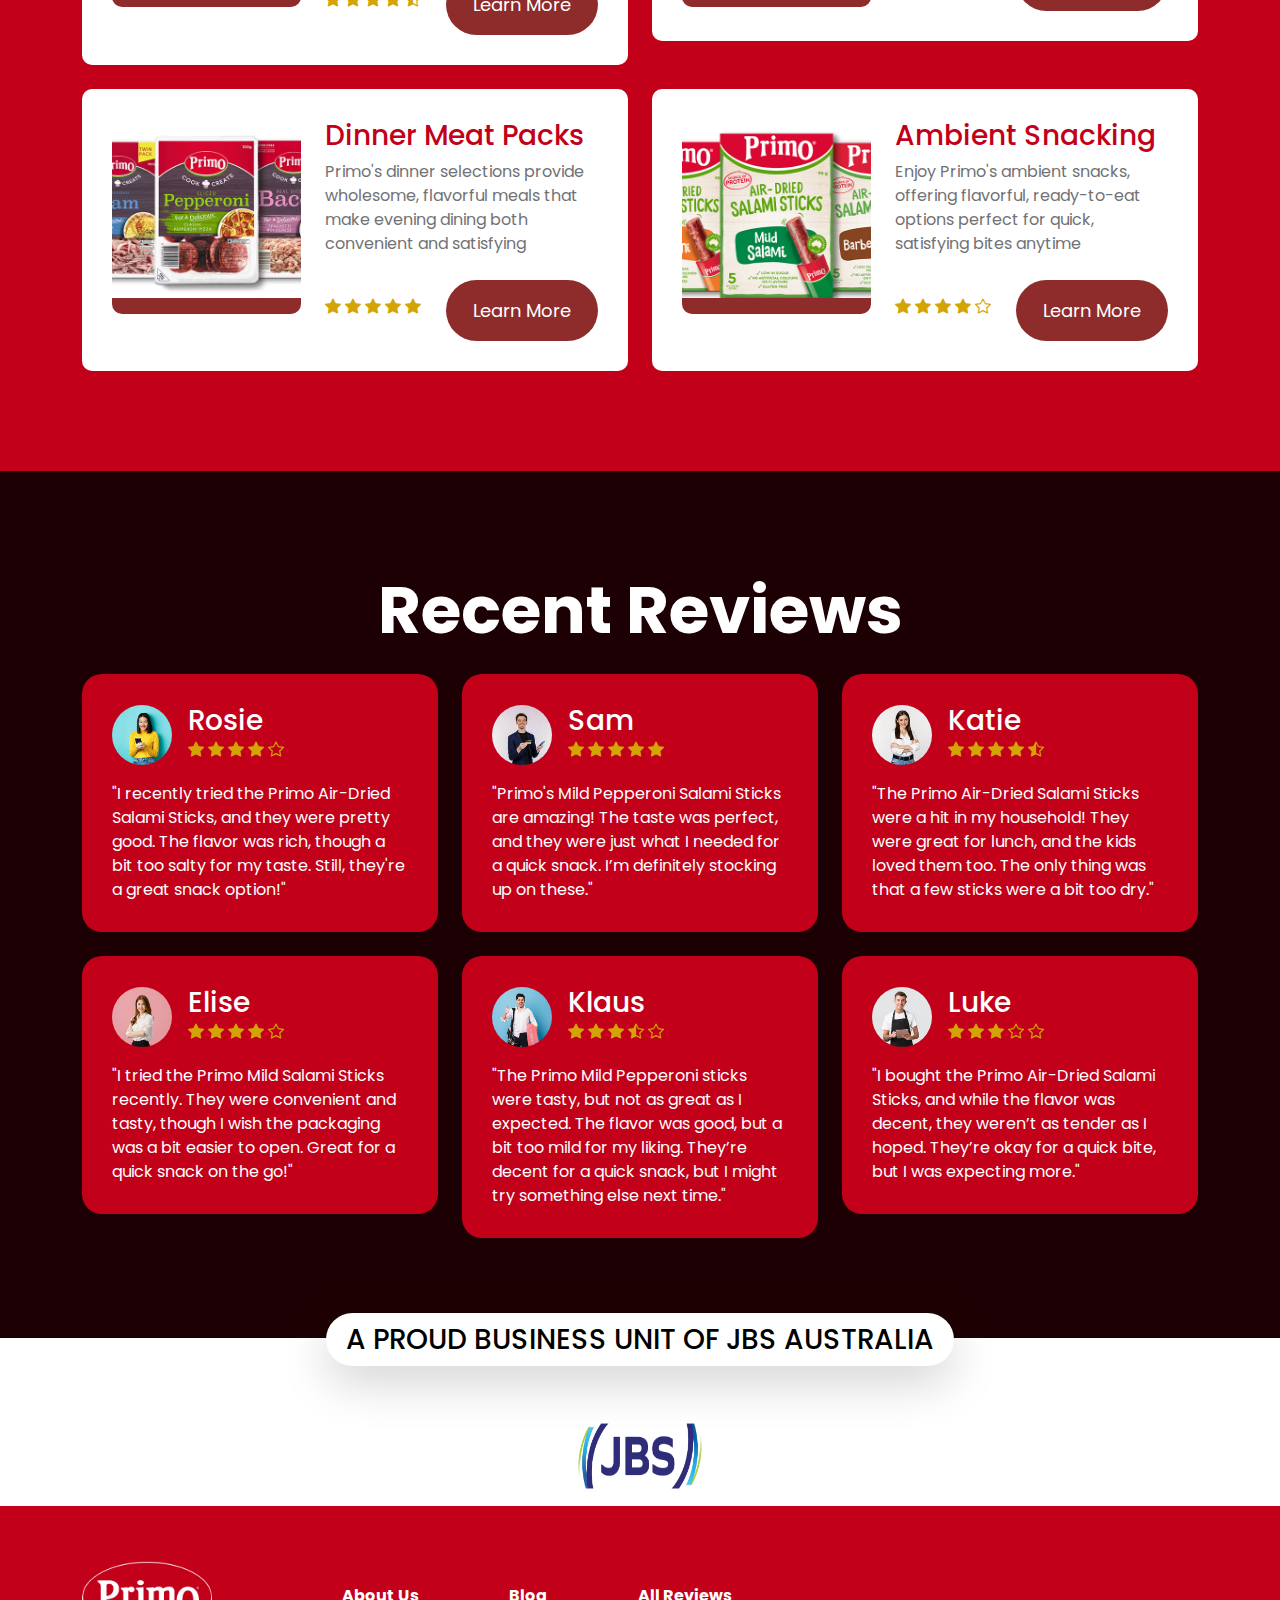
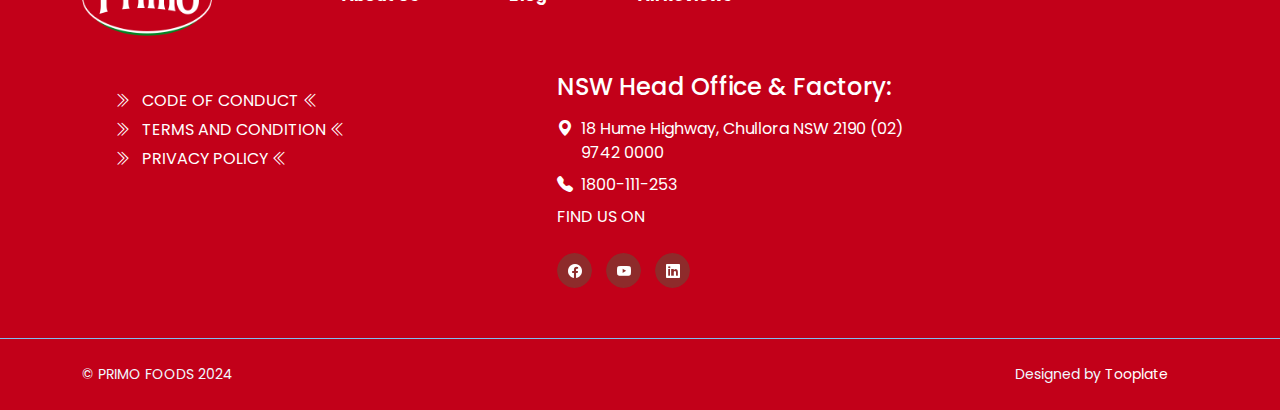
==== commit 5675e92f: "Update index.html" ====
--- a/index.html
+++ b/index.html
@@ -191,7 +191,7 @@
                     <div class="row">
 
                         <div class="col-lg-12 col-12">
-                            <h2 class="mb-4"><u>Most Loved Products</u></h2>
+                            <h2 class="mb-4">Most Loved Products</h2>
                         </div>
 
                         <div class="col-lg-6 col-12">
--- a/css/tooplate-clean-work.css
+++ b/css/tooplate-clean-work.css
@@ -170,6 +170,10 @@
 .section-overlay + .container {
   position: relative;
 }
+.col-lg-12.col-12 {
+    text-align: center;
+}
+
 
 
 /*---------------------------------------
